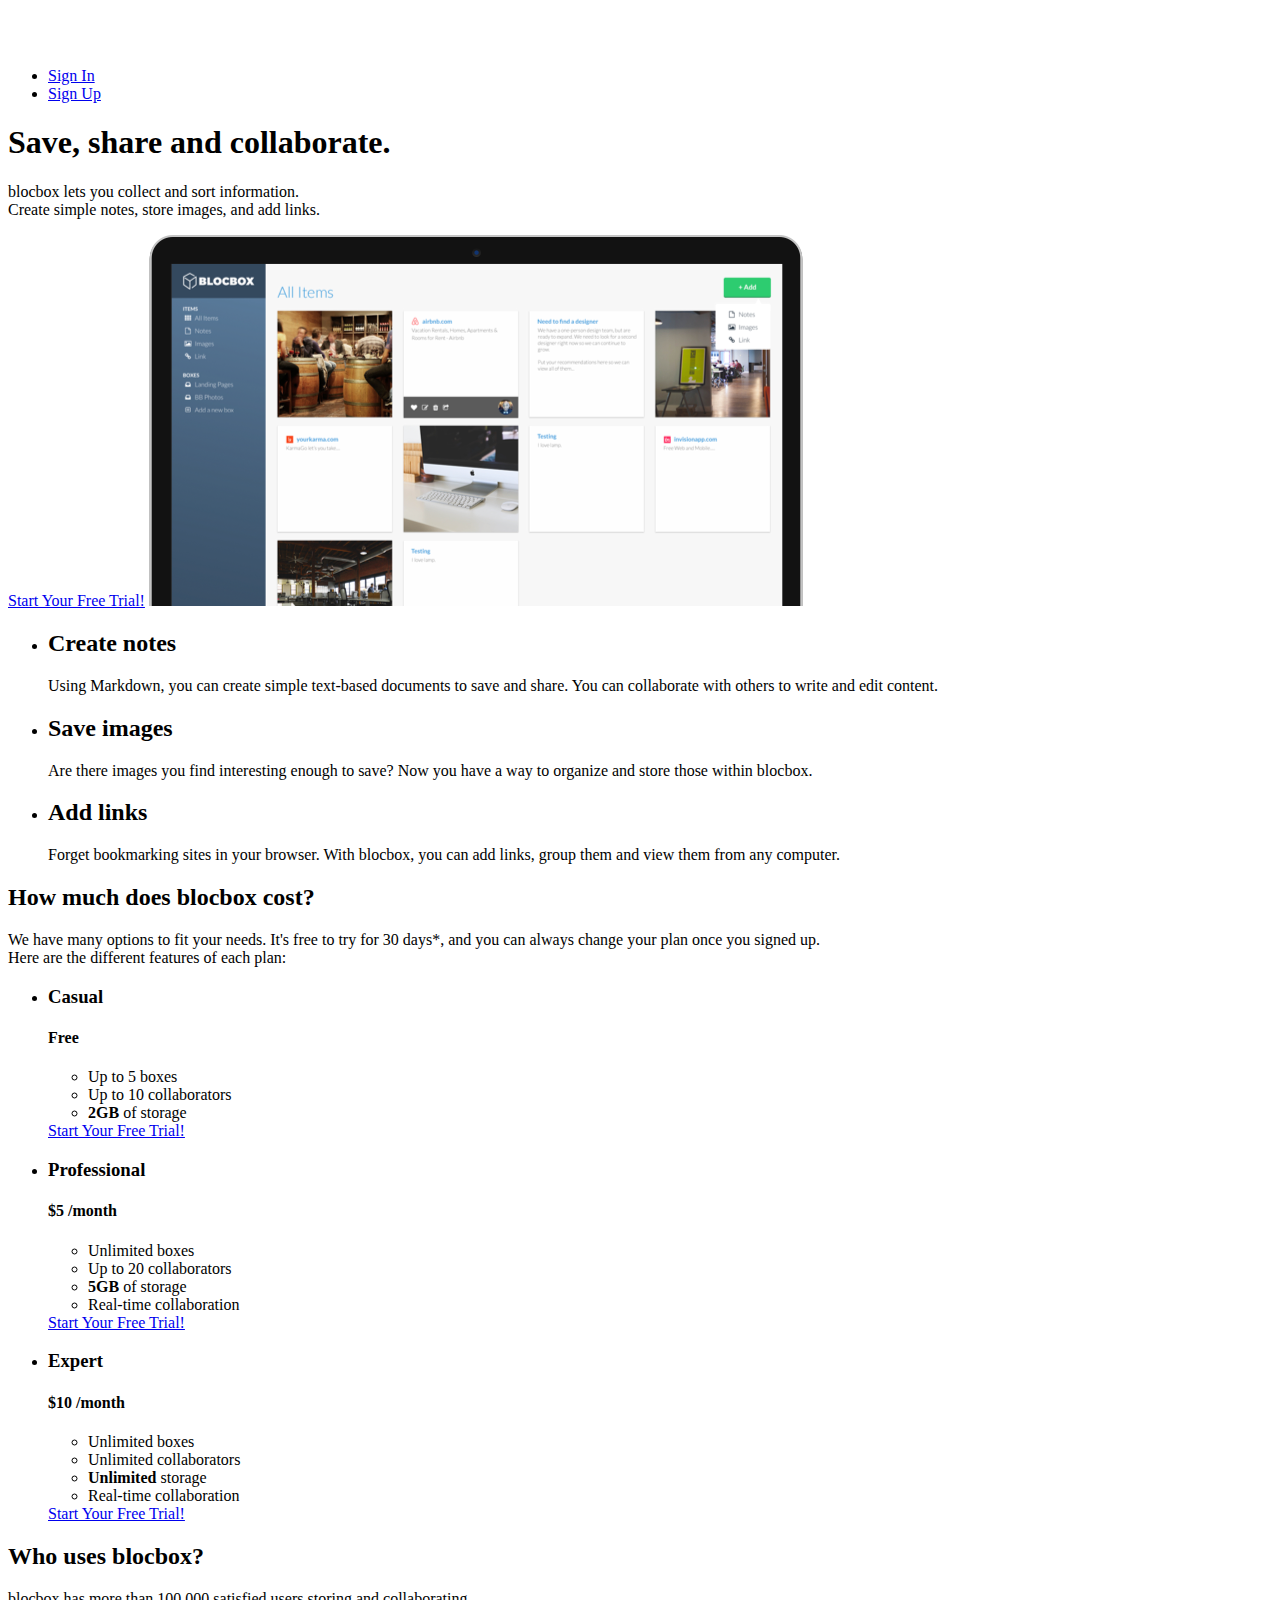
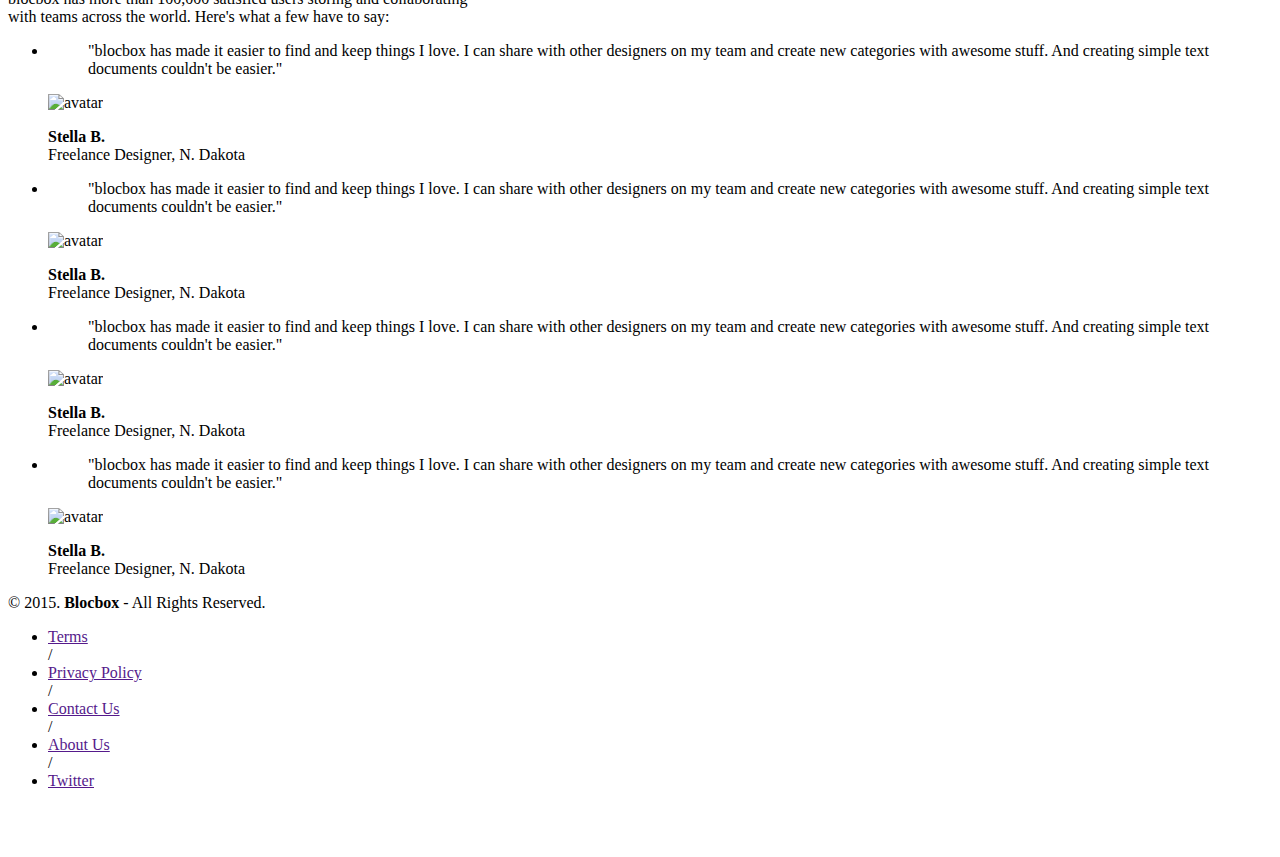
==== index.html @ 91aa4d4f "Checkpoint-28-completed" ====
<!DOCTYPE html>
 <html lang="en-us">
 <head>
   <meta http-equiv="X-UA-Compatible" content="IE=Edge">
   <meta name="viewport" content="width=device-width, initial-scale=1">
   <meta charset="UTF-8">
   <title>Save, share and collaborate | Blocbox</title>

   <!-- Google Fonts -->
  <link href='http://fonts.googleapis.com/css?family=Lato:300,400,700,300italic,400italic,700italic|Varela+Round' rel='stylesheet' type='text/css'>
</head>
<body>

<!-- Hero -->
 <header>
   <nav class="container">
     <div class="one-half">
       <a href="index.html" class="site-logo"><img src="images/Blockbox-logo.png" alt="Blocbox" /></a>
     </div>
     <div class="one-half">
       <ul>
         <li><a href="signin.html">Sign In</a></li>
         <li class="btn-outline"><a href="signup.html">Sign Up</a></li>
       </ul>
     </div>
   </nav>
   <div class="container hero">
     <h1>Save, share and collaborate.</h1>
     <p>blocbox lets you collect and sort information.<br/>Create simple notes, store images, and add links.</p>
     <a href="signup.html" class="btn">Start Your Free Trial!</a>
     <img src="images/Screenshot.png" alt="Blocbox" />
   </div>
 </header>
 <main role="main">
   <!-- Benefits -->
   <section class="benefits">
     <ul class="container">
       <li class="one-third">
         <h2>Create notes</h2>
         <p>Using Markdown, you can create simple text-based documents to save and share. You can collaborate with others to write and edit content.</p>
       </li>
       <li class="one-third">
         <h2>Save images</h2>
         <p>Are there images you find interesting enough to save? Now you have a way to organize and store those within blocbox.</p>
       </li>
       <li class="one-third">
         <h2>Add links</h2>
         <p>Forget bookmarking sites in your browser. With blocbox, you can add links, group them and view them from any computer.</p>
       </li>
     </ul>
   </section>

   <!-- Pricing -->
 <section class="pricing">
   <div class="container">
     <h2>How much does blocbox cost?</h2>
     <p>We have many options to fit your needs. It's free to try for 30 days*, and you can always change your plan once you signed up. <br/>Here are the different features of each plan:</p>
   </div>
   <ul class="container">
     <li class="one-third">
       <div class="box">
         <h3>Casual</h3>
         <h4>Free</h4>
         <ul>
           <li>Up to 5 boxes</li>
           <li>Up to 10 collaborators</li>
           <li><strong>2GB</strong> of storage</li>
         </ul>
         <a href="signup.html" class="btn">Start Your Free Trial!</a>
       </div>
     </li>

    <li class="one-third">
      <div class="box middle">
        <h3>Professional</h3>
        <h4><span>$</span>5 <span class="month">/month</span></h4>
        <ul>
          <li>Unlimited boxes</li>
          <li>Up to 20 collaborators</li>
          <li><strong>5GB</strong> of storage</li>
          <li>Real-time collaboration</li>
        </ul>
        <a href="signup.html" class="btn">Start Your Free Trial!</a>
      </div>
    </li>
    <li class="one-third">
      <div class="box">
        <h3>Expert</h3>
        <h4><span>$</span>10 <span class="month">/month</span></h4>
        <ul>
          <li>Unlimited boxes</li>
          <li>Unlimited collaborators</li>
          <li><strong>Unlimited</strong> storage</li>
          <li>Real-time collaboration</li>
        </ul>
        <a href="signup.html" class="btn">Start Your Free Trial!</a>
      </div>
    </li>
   </ul>
 </section>

  <!-- Testimonials -->
 <section class="testimonials">
   <div class="container">
     <h2>Who uses blocbox?</h2>
     <p>blocbox has more than 100,000 satisfied users storing and collaborating<br/> with teams across the world. Here's what a few have to say:</p>
   </div>
   <ul class="container">
     <li class="one-fourth">
       <blockquote>"blocbox has made it easier to find and keep things I love. I can share with other designers on my team and create new categories with awesome stuff. And creating simple text documents couldn't be easier."
       </blockquote>
       <img src="https://s3.amazonaws.com/uifaces/faces/twitter/jsa/128.jpg" alt="avatar">
       <p class="name"><strong>Stella B.</strong><br/>Freelance Designer, N. Dakota</p>
     </li>
      <li class="one-fourth">
    <blockquote>"blocbox has made it easier to find and keep things I love. I can share with other designers on my team and create new categories with awesome stuff. And creating simple text documents couldn't be easier."
    </blockquote>
    <img src="https://s3.amazonaws.com/uifaces/faces/twitter/jsa/128.jpg" alt="avatar">
    <p class="name"><strong>Stella B.</strong><br/>Freelance Designer, N. Dakota</p>
  </li>
  <li class="one-fourth">
    <blockquote>"blocbox has made it easier to find and keep things I love. I can share with other designers on my team and create new categories with awesome stuff. And creating simple text documents couldn't be easier."
    </blockquote>
    <img src="https://s3.amazonaws.com/uifaces/faces/twitter/jsa/128.jpg" alt="avatar">
    <p class="name"><strong>Stella B.</strong><br/>Freelance Designer, N. Dakota</p>
  </li>
  <li class="one-fourth">
    <blockquote>"blocbox has made it easier to find and keep things I love. I can share with other designers on my team and create new categories with awesome stuff. And creating simple text documents couldn't be easier."
    </blockquote>
    <img src="https://s3.amazonaws.com/uifaces/faces/twitter/jsa/128.jpg" alt="avatar">
    <p class="name"><strong>Stella B.</strong><br/>Freelance Designer, N. Dakota</p>
  </li>  
  </ul>
 </section>
 </main>

 <!-- Footer -->
 <footer>
   <div class="container footer-nav-block">
       <div class="left-footer-block one-third">
         <p class="copyright-block">&copy; 2015. <strong>Blocbox</strong> - All Rights Reserved.</p>
       </div>
       <nav class="link-block middle-footer-block one-third">
         <ul>
           <li><a href="">Terms</a></li> /
           <li><a href="">Privacy Policy</a></li> /
           <li><a href="">Contact Us</a></li> /
           <li><a href="">About Us</a></li> /
           <li><a href="">Twitter</a></li>
         </ul>
       </nav>
       <div class="right-footer-block one-third">
         <img class="logo" src="images/Blockbox-logo.png" alt="Blocbox" />
       </div>
   </div>
 </footer>
</body>
</html>
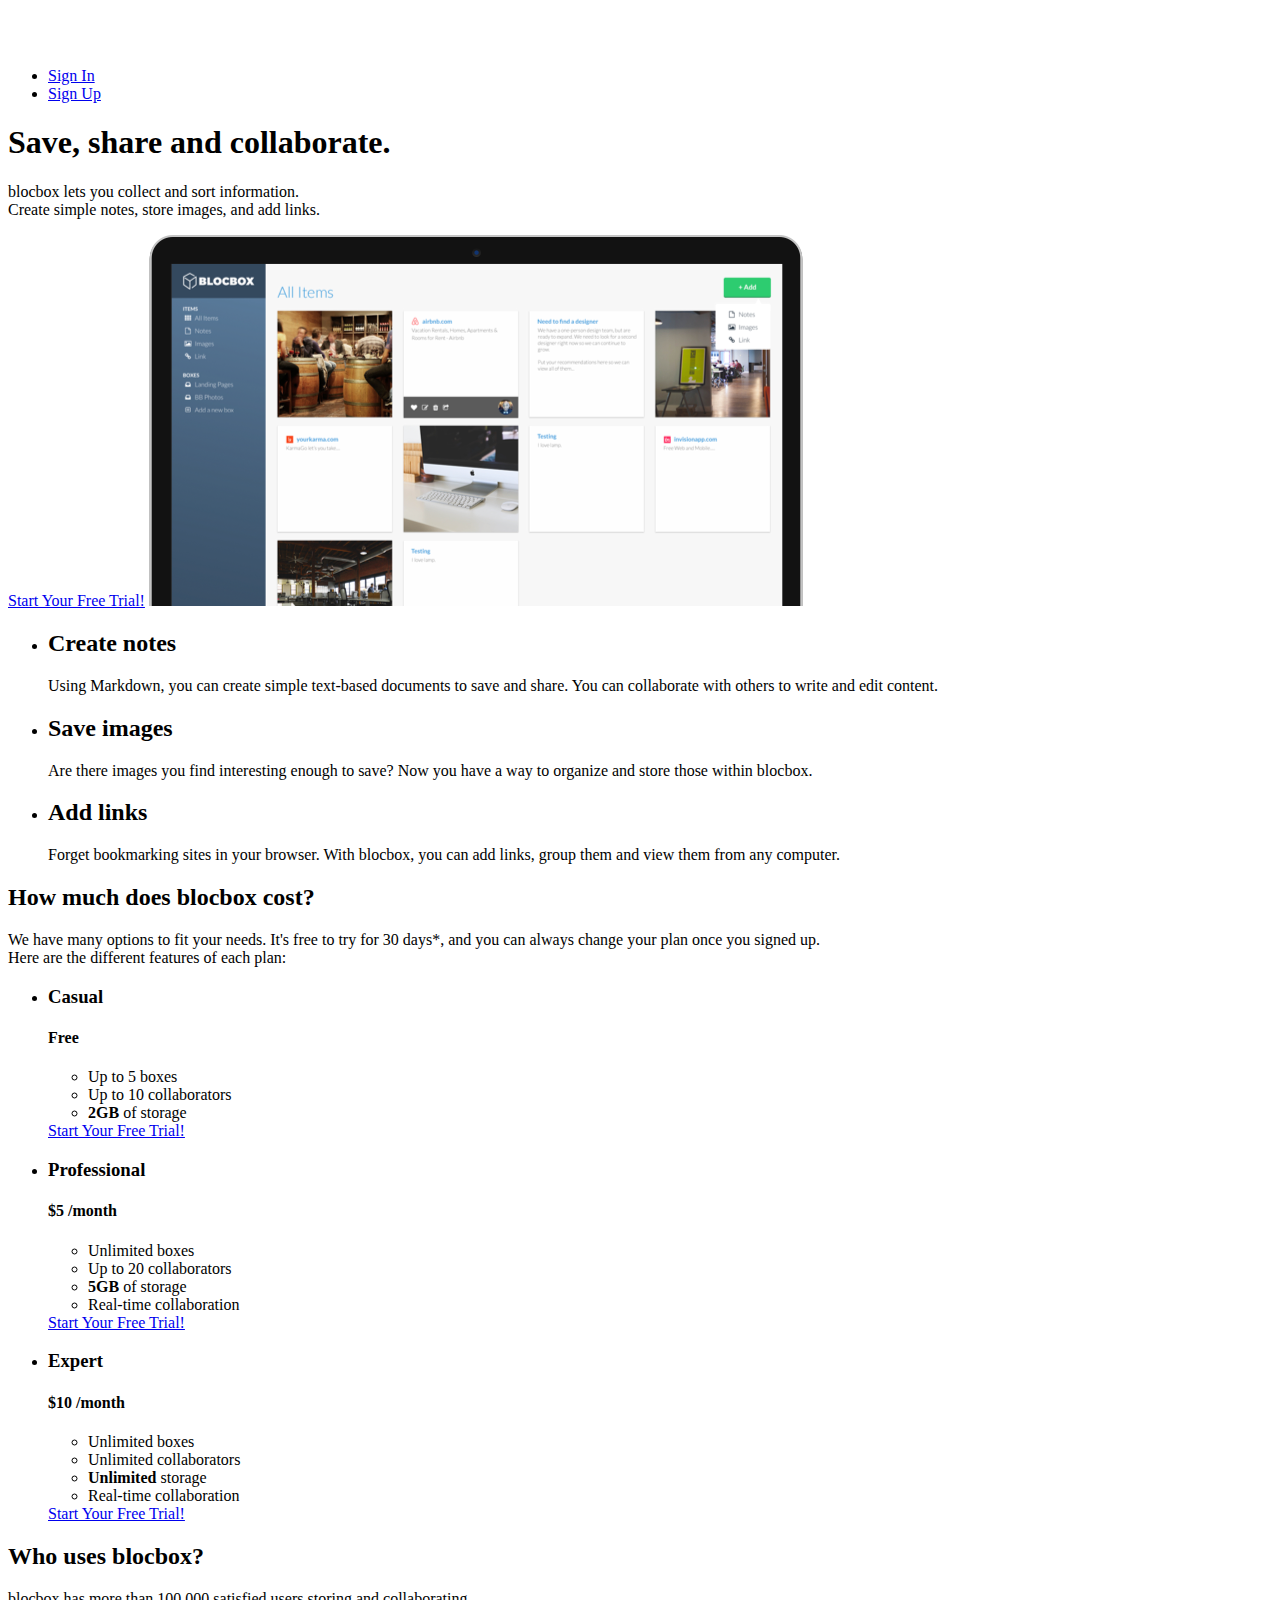
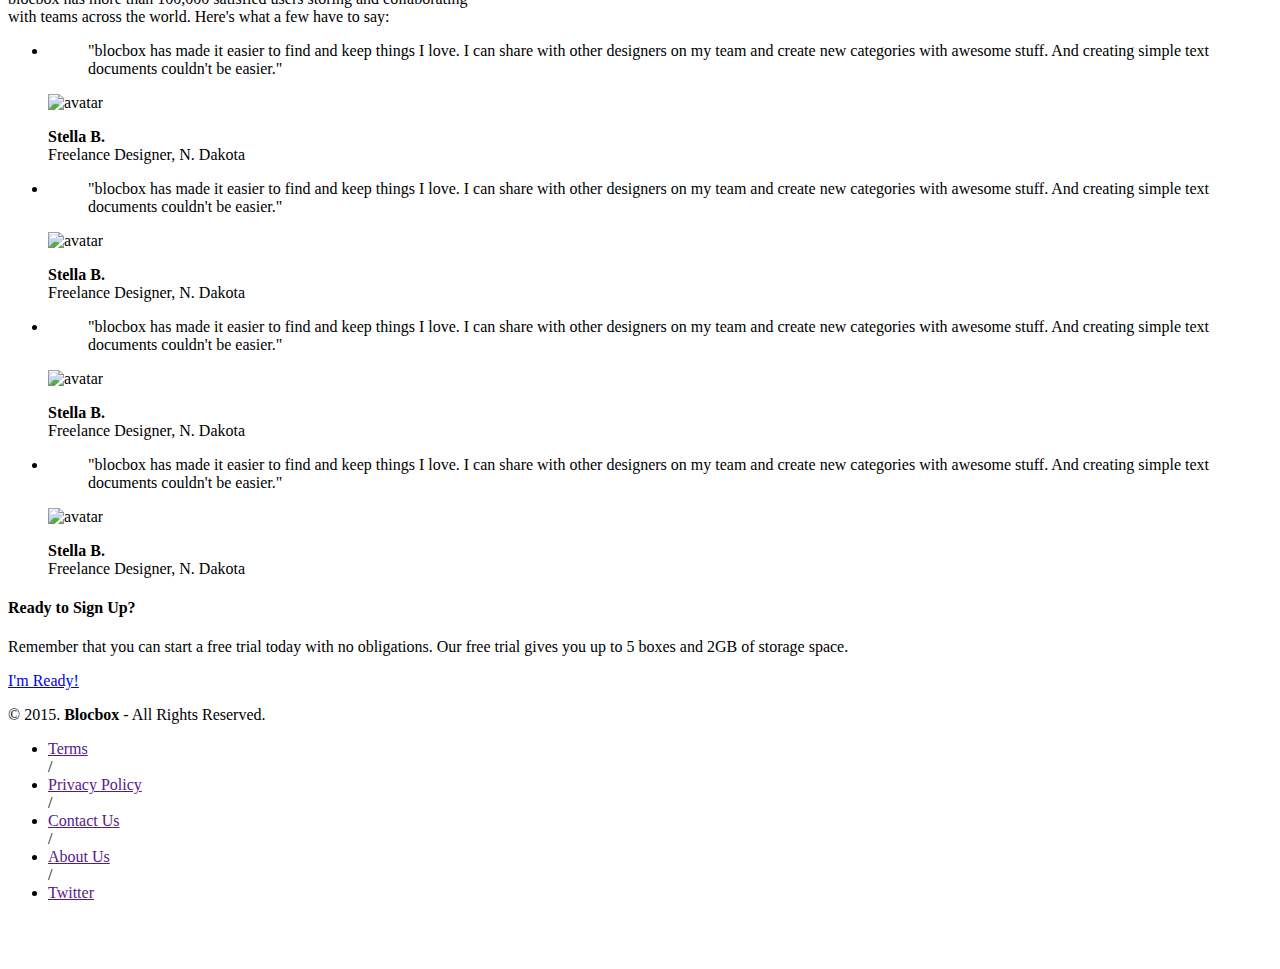
==== commit 9e119116: "Assignment-28-completed" ====
--- a/index.html
+++ b/index.html
@@ -131,6 +131,11 @@
     <p class="name"><strong>Stella B.</strong><br/>Freelance Designer, N. Dakota</p>
   </li>  
   </ul>
+  <div class="call-to-action">
+  <h4>Ready to Sign Up?</h4>
+  <p>Remember that you can start a free trial today with no obligations. Our free trial gives you up to 5 boxes and 2GB of storage space.</p>
+  <a href="signup.html" class="btn">I'm Ready!</a>
+  </div>
  </section>
  </main>
 
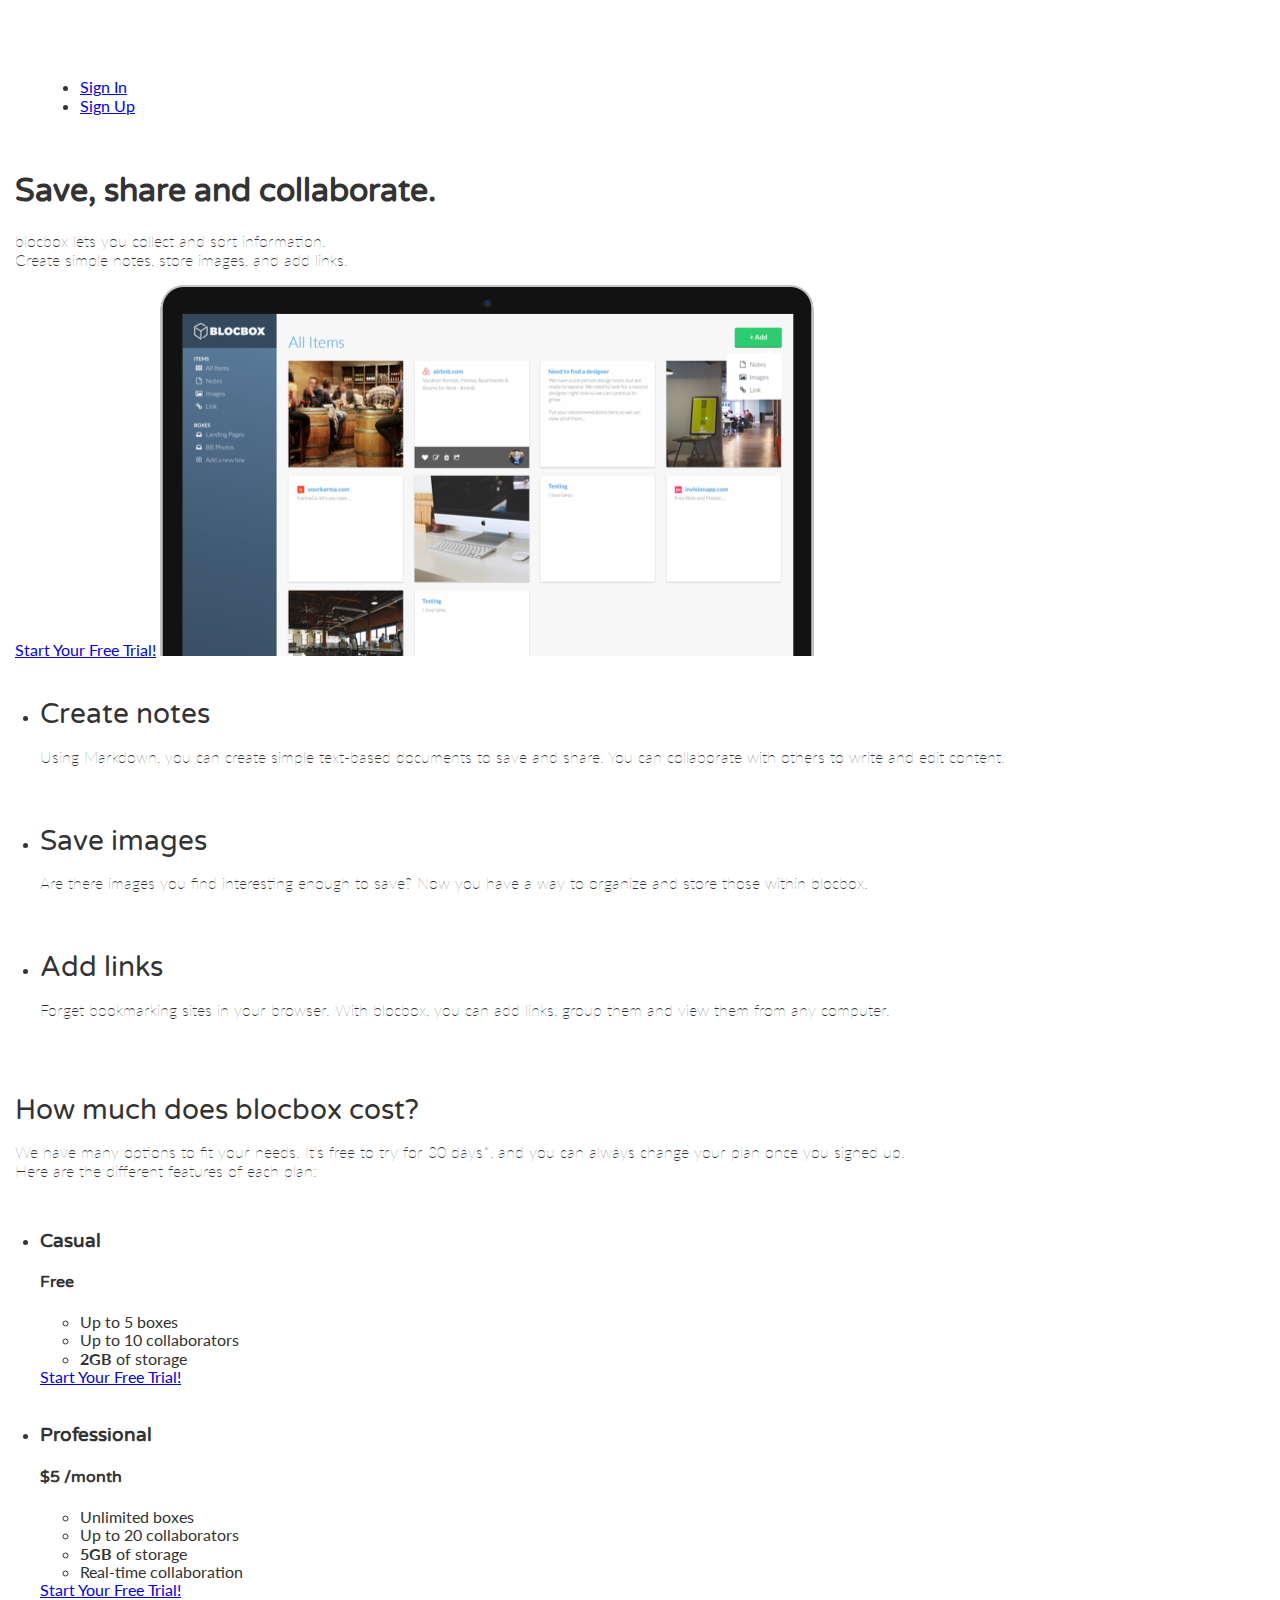
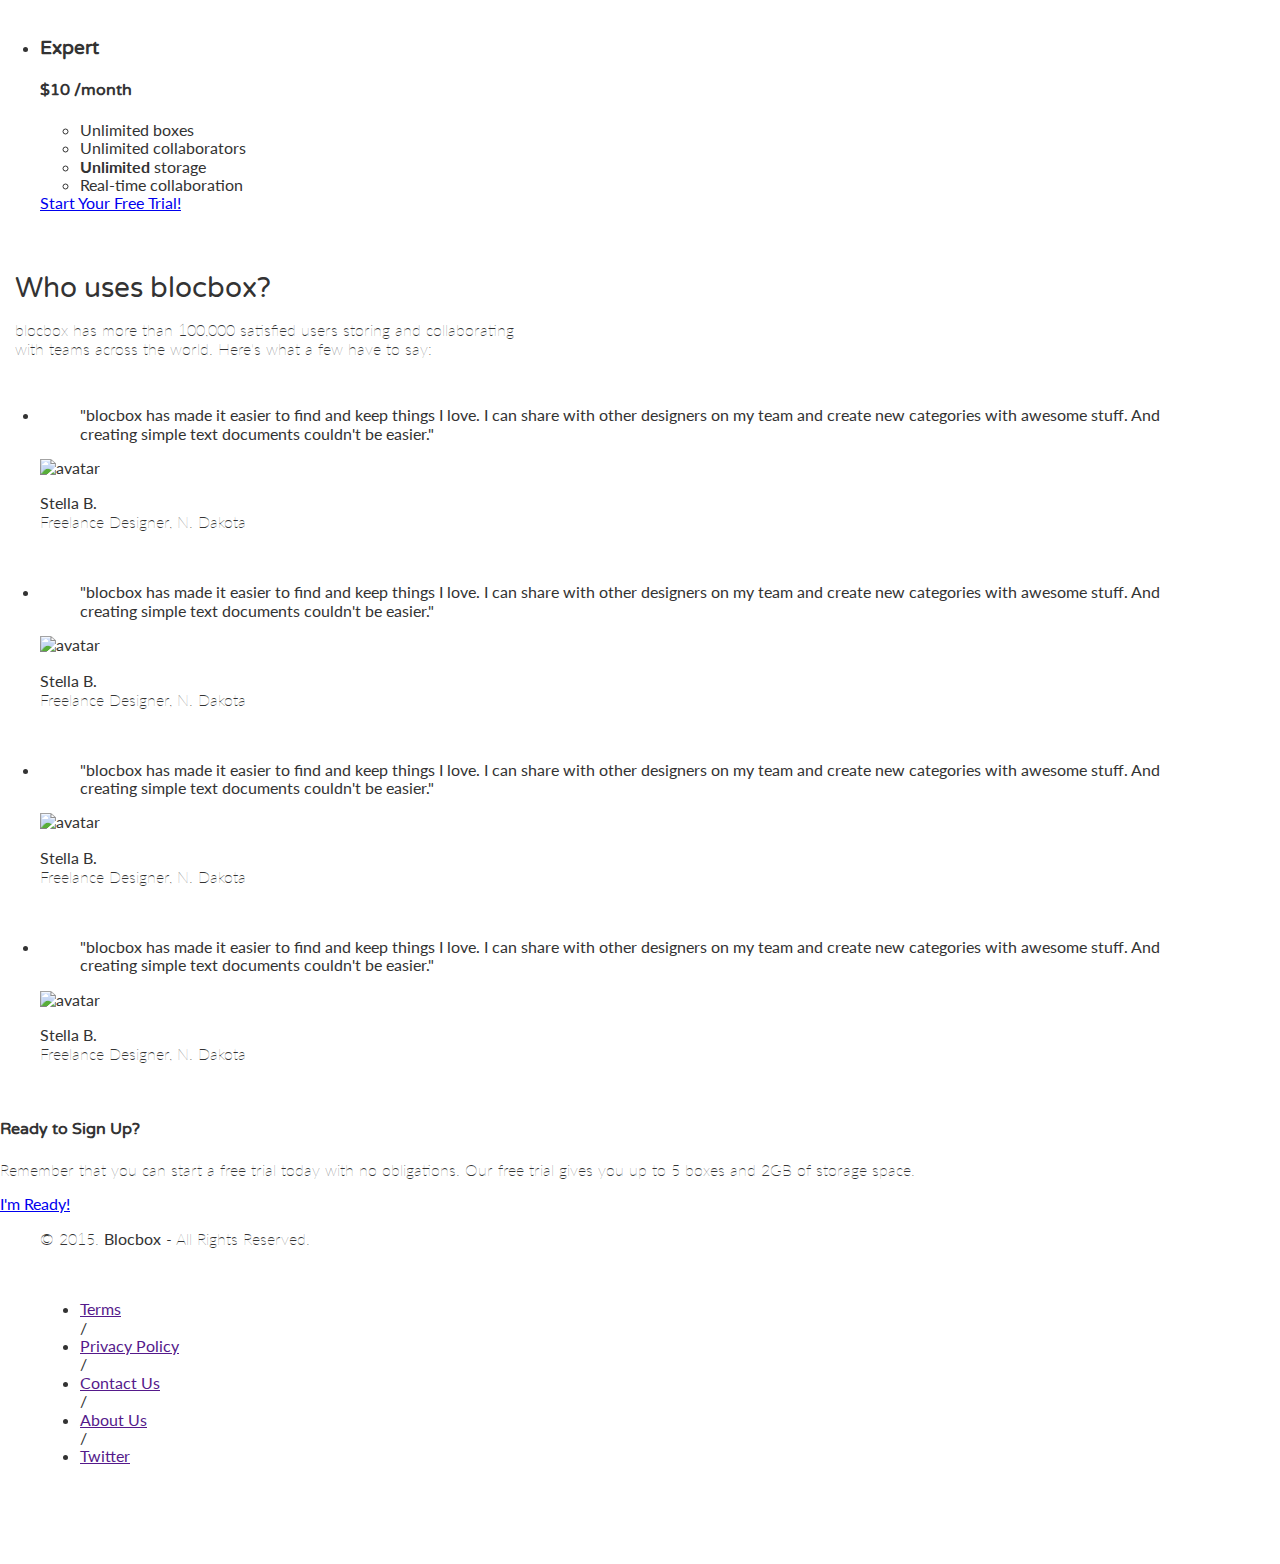
==== commit eb999919: "Checkpoint-29-completed" ====
--- a/index.html
+++ b/index.html
@@ -8,6 +8,11 @@
 
    <!-- Google Fonts -->
   <link href='http://fonts.googleapis.com/css?family=Lato:300,400,700,300italic,400italic,700italic|Varela+Round' rel='stylesheet' type='text/css'>
+
+  <!-- CSS -->
+ <link rel="stylesheet" href="css/normalize.css">
+ <link rel="stylesheet" href="css/style.css">
+ <link rel="stylesheet" href="css/font-awesome.css">
 </head>
 <body>
 
--- a/css/style.css
+++ b/css/style.css
@@ -0,0 +1,44 @@
+ html, body{
+   overflow-x: hidden;
+ }
+ body {
+   font-family: "Lato", Helvetica, Arial, sans-serif;
+   color:#333333;
+ }
+ h1, h2, h3, h4, h5, h6 {
+   font-family: "Varela Round", Helvetica, Arial, sans-serif;
+ }
+ h2 {
+   font-size:28px;
+   font-weight: normal;
+   margin-bottom: 5px;
+ }
+ p {
+   font-size:16px;
+   line-height: 19px;
+   font-weight: 100;
+ }
+
+ /* GRID */
+ .container {
+   margin-right: auto;
+   margin-left: auto;
+   padding-left: 15px;
+   padding-right: 15px;
+   position: relative;
+ }
+ .container:before,
+ .container:after {
+   content: " ";
+   display: table;
+ }
+ .container:after {
+   clear: both;
+ }
+ .one-half, .one-third, .one-fourth {
+   width:96%;
+   float:left;
+   position:relative;
+   min-height: 1px;
+   margin:0 2% 20px;
+ }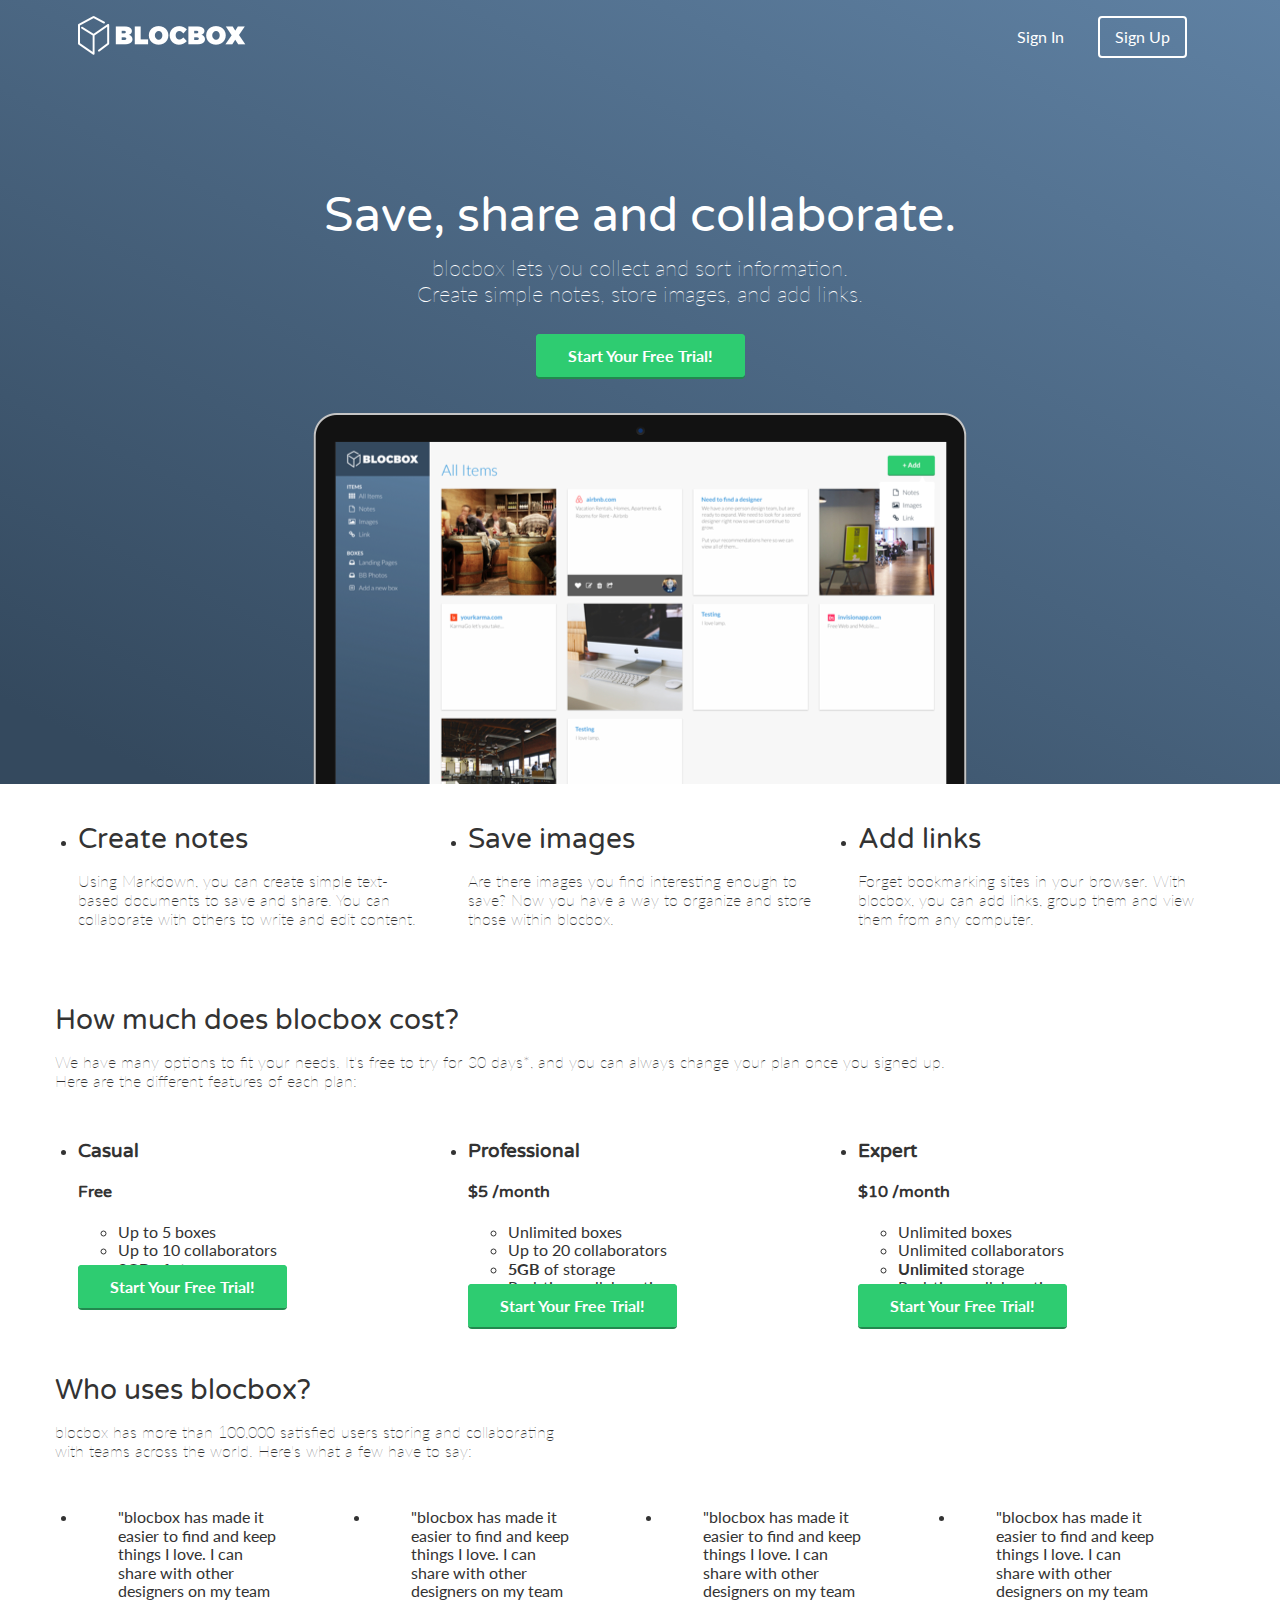
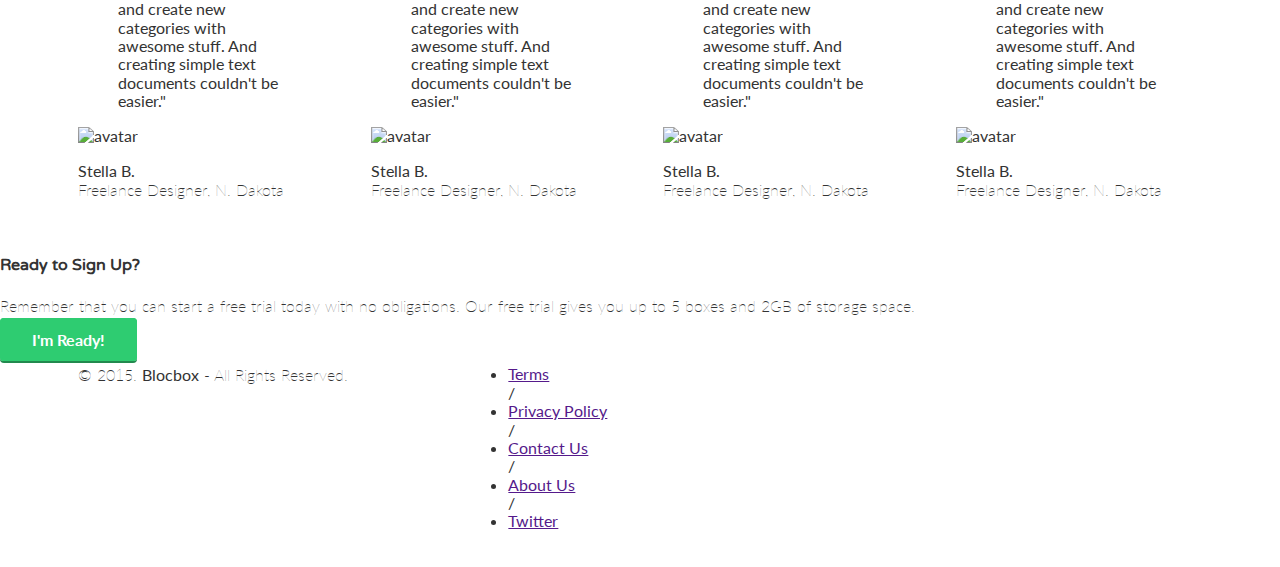
==== commit 3ee62801: "Assignement-30-completed" ====
--- a/index.html
+++ b/index.html
@@ -13,6 +13,7 @@
  <link rel="stylesheet" href="css/normalize.css">
  <link rel="stylesheet" href="css/style.css">
  <link rel="stylesheet" href="css/font-awesome.css">
+  <link rel="stylesheet" href="css/animate.css">
 </head>
 <body>
 
@@ -30,13 +31,14 @@
      </div>
    </nav>
    <div class="container hero">
-     <h1>Save, share and collaborate.</h1>
+     <h1 class="animated fadeIn">Save, share and collaborate.</h1>
      <p>blocbox lets you collect and sort information.<br/>Create simple notes, store images, and add links.</p>
      <a href="signup.html" class="btn">Start Your Free Trial!</a>
      <img src="images/Screenshot.png" alt="Blocbox" />
    </div>
  </header>
  <main role="main">
+ 
    <!-- Benefits -->
    <section class="benefits">
      <ul class="container">
--- a/css/style.css
+++ b/css/style.css
@@ -41,4 +41,114 @@
    position:relative;
    min-height: 1px;
    margin:0 2% 20px;
- }+ }
+@media (min-width: 768px) {
+   .container {
+     width: 750px;
+   }
+ }
+ @media (min-width: 992px) {
+   .container {
+     width: 970px;
+   }
+   .one-half {
+     width:46%;
+   }
+   .one-third {
+     width:29.33333%;
+   }
+   .one-fourth {
+     width:21%;
+   }
+ }
+ @media (min-width: 1200px) {
+   .container {
+     width: 1170px;
+   }
+ }
+ @media (min-width: 1920px) {
+   .container {
+     width: 1880px;
+   }
+   header .hero h1 {
+   font-size:75px;
+   margin:120px 0 0;
+   }
+   header .hero p {
+   font-size: 35px;
+   line-height: 40px;
+   font-weight: 200;
+   margin:20px 0 80px;
+   }
+}
+
+ /* HEADER */
+ header {
+   color:#FFFFFF;
+   background: #34495E;
+   background-image: linear-gradient(206deg, #5F81A3 0%, #34495E 94%);
+ }
+ header nav {
+   padding:1em 0;
+ }
+ header nav ul {
+   display:inline;
+   text-align: right;
+   float:right;
+   margin:0;
+ }
+ header nav ul > li {
+   list-style-type: none;
+   display: inline-block;
+   margin:0 15px;
+ }
+ header nav ul > li.btn-outline {
+   padding:10px 15px;
+   border:2px solid #FFFFFF;
+   border-radius: 4px;
+ }
+ header nav ul > li.btn-outline:hover {
+   background:#FFFFFF;
+ }
+ header nav ul > li > a {
+   color:#FFFFFF;
+   text-decoration: none;
+ }
+ header nav ul > li.btn-outline:hover > a {
+   color:#34495E;
+ }
+header .hero {
+   text-align: center;
+   display:block;
+   position: relative;
+ }
+ header .hero h1 {
+   font-size:48px;
+   font-weight: normal;
+   margin:95px 0 0;
+ }
+ header .hero p {
+   font-size: 22px;
+   line-height: 26px;
+   font-weight: 100;
+   margin:10px 0 40px;
+ }
+ header .hero img {
+   display: block;
+   margin:3em auto 0;
+ }
+
+ /* BUTTONS */
+ .btn {
+   border-radius: 4px;
+   color:#FFFFFF;
+   font-weight: 700;
+   text-decoration: none;
+   padding:10px 30px;
+   background: #2ECC71;
+   border: 2px solid #2ECC71;
+   box-shadow: 0px 2px 0px 0px #22894E;
+ }
+
+
+ 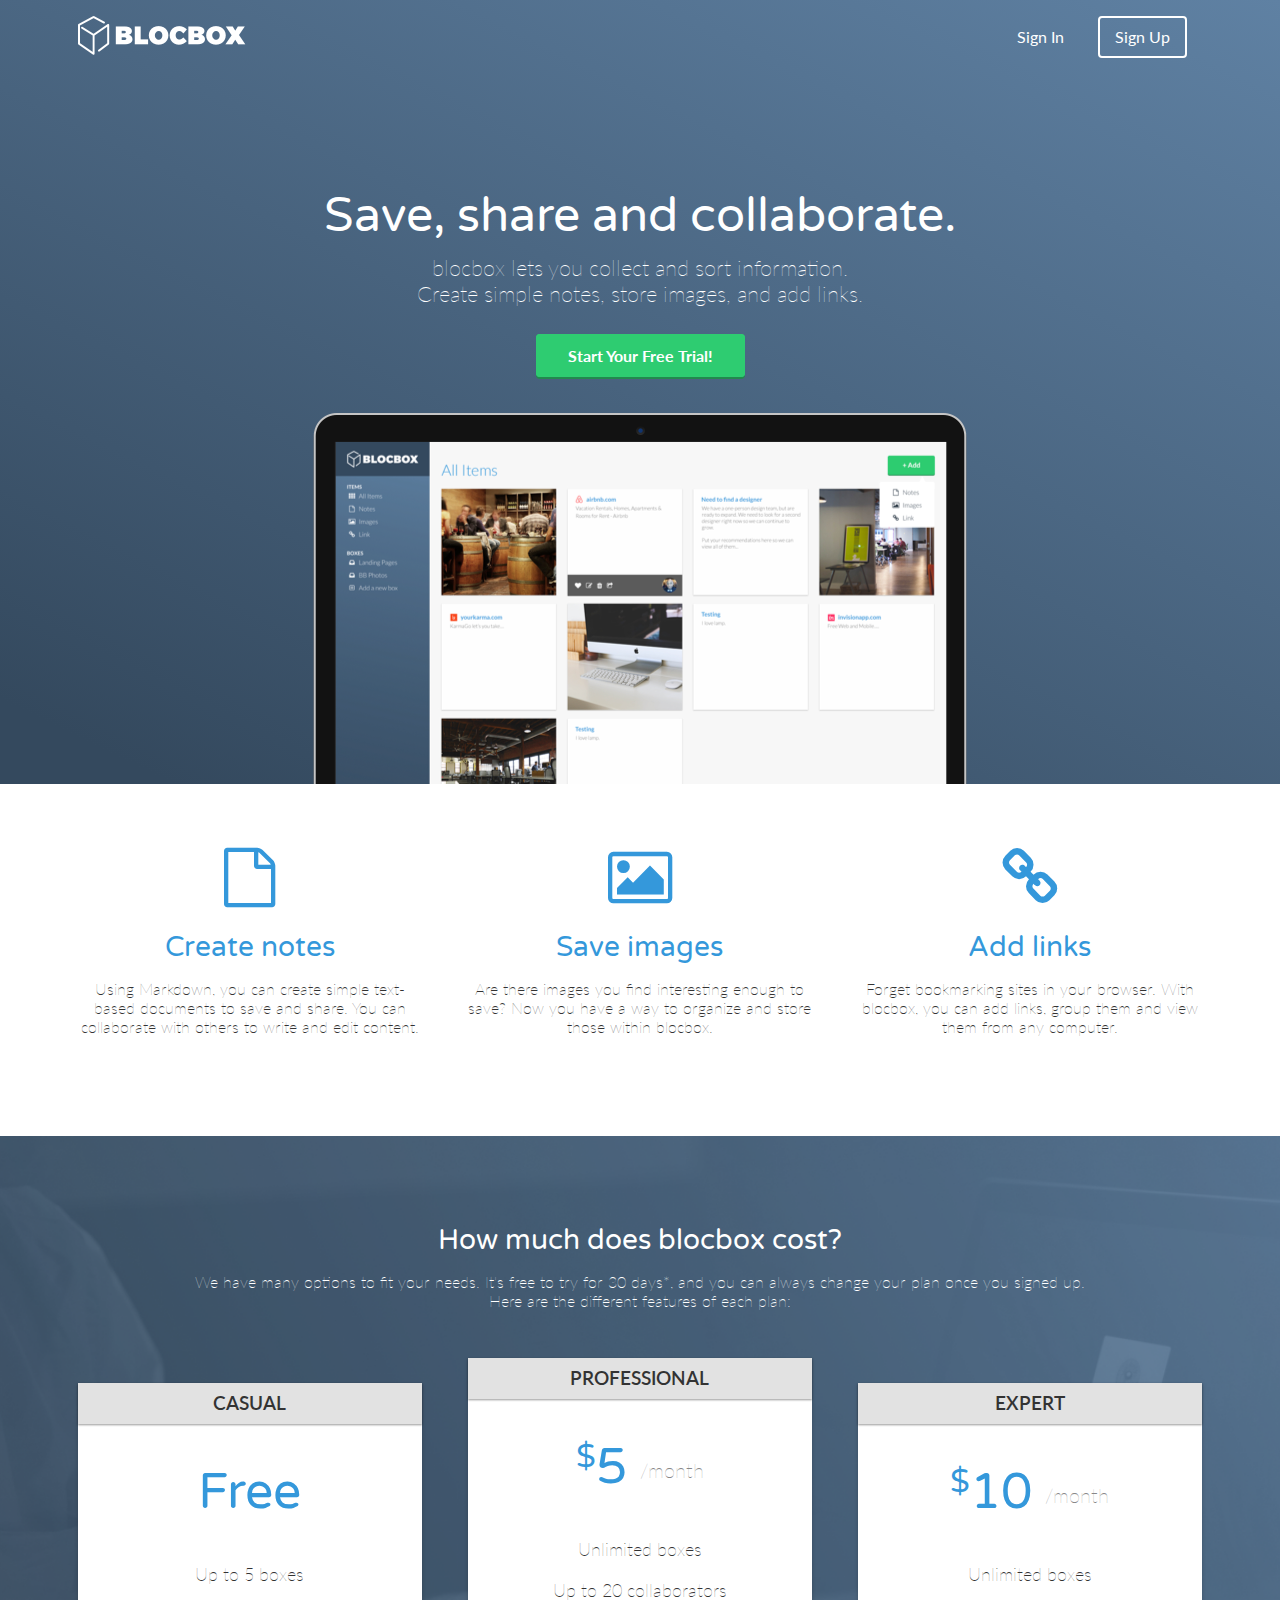
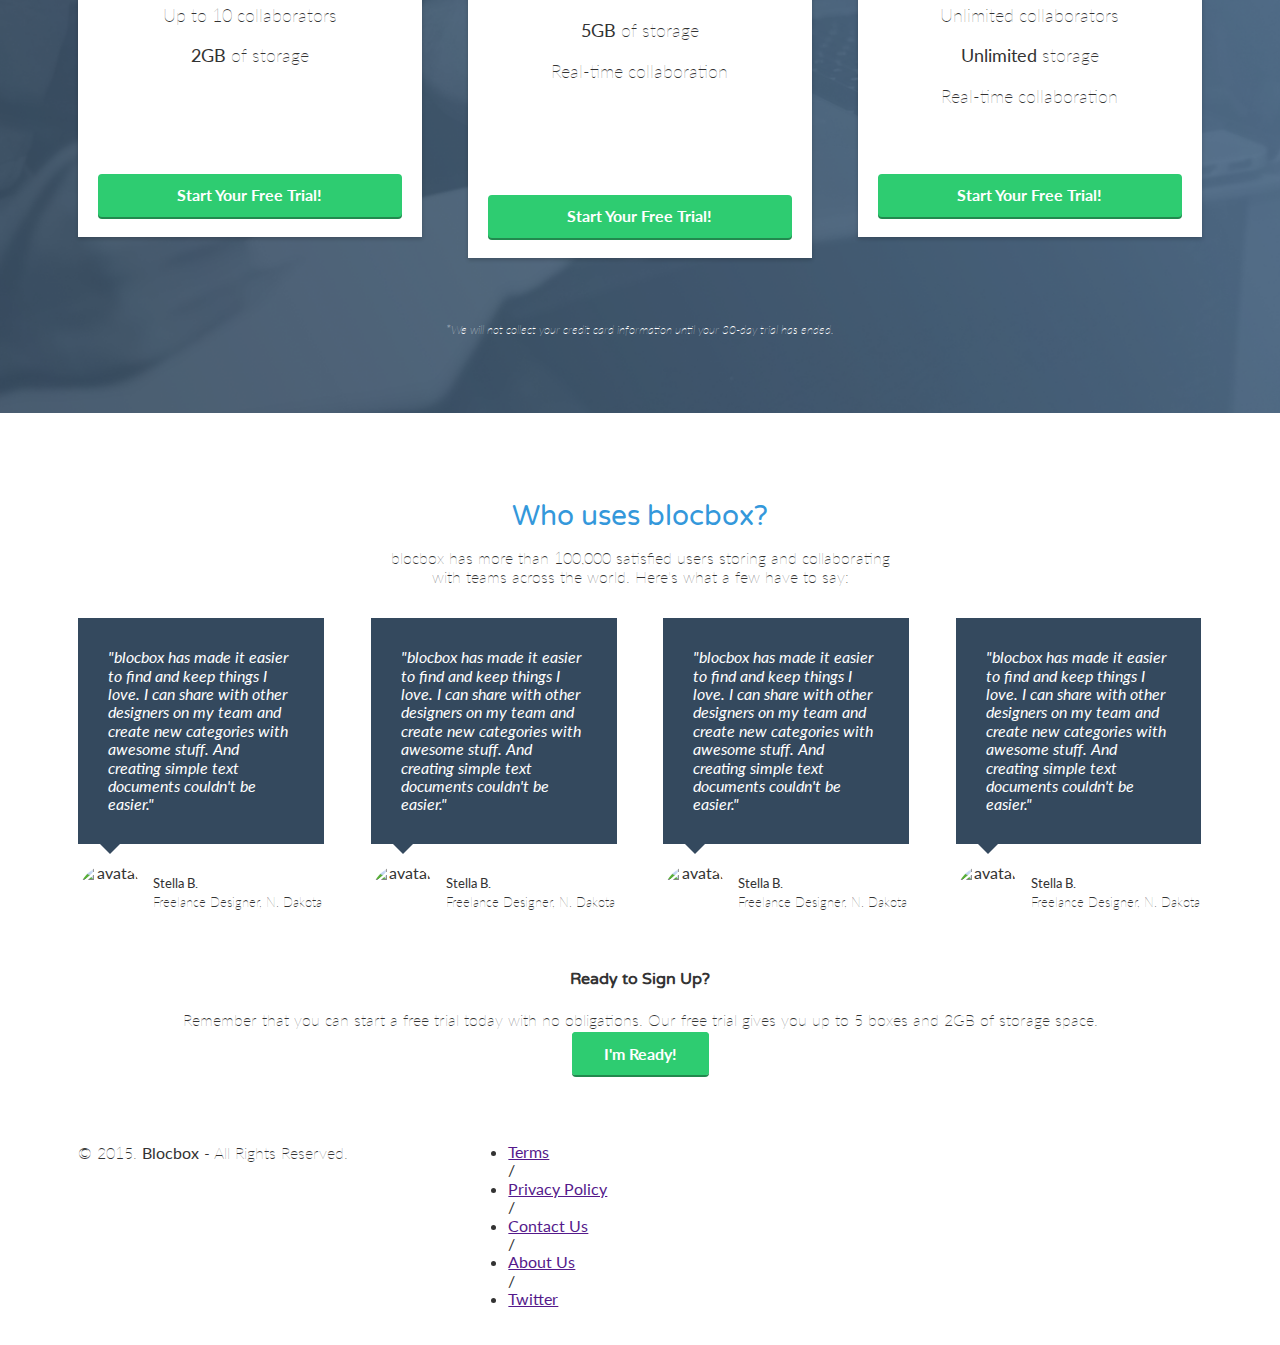
==== commit 55be1689: "Checkpoint-31-completed" ====
--- a/index.html
+++ b/index.html
@@ -43,14 +43,17 @@
    <section class="benefits">
      <ul class="container">
        <li class="one-third">
+       <i class="fa fa-file-o"></i>
          <h2>Create notes</h2>
          <p>Using Markdown, you can create simple text-based documents to save and share. You can collaborate with others to write and edit content.</p>
        </li>
        <li class="one-third">
+       <i class="fa fa-picture-o"></i>
          <h2>Save images</h2>
          <p>Are there images you find interesting enough to save? Now you have a way to organize and store those within blocbox.</p>
        </li>
        <li class="one-third">
+       <i class="fa fa-link"></i>
          <h2>Add links</h2>
          <p>Forget bookmarking sites in your browser. With blocbox, you can add links, group them and view them from any computer.</p>
        </li>
@@ -104,7 +107,13 @@
       </div>
     </li>
    </ul>
+
+    <div class="container">
+   <p class="small">*We will not collect your credit card information until your 30-day trial has ended.</p>
+ </div>
+
  </section>
+
 
   <!-- Testimonials -->
  <section class="testimonials">
@@ -139,7 +148,7 @@
   </li>  
   </ul>
   <div class="call-to-action">
-  <h4>Ready to Sign Up?</h4>
+ <h4>Ready to Sign Up?</h4>
   <p>Remember that you can start a free trial today with no obligations. Our free trial gives you up to 5 boxes and 2GB of storage space.</p>
   <a href="signup.html" class="btn">I'm Ready!</a>
   </div>
--- a/css/style.css
+++ b/css/style.css
@@ -150,5 +150,160 @@
    box-shadow: 0px 2px 0px 0px #22894E;
  }
 
+/* BENEFITS */
+ .benefits {
+   text-align: center;
+   display:block;
+   position:relative;
+ }
+ .benefits ul {
+   margin: 0 auto;
+   padding:4em 0;
+ }
+ .benefits ul li {
+   list-style-type: none;
+   display: inline-block;
+ }
+ .benefits i {
+   color:#3498DB;
+   font-size:60px;
+   margin:0;
+   vertical-align: middle;
+ }
+ .benefits h2 {
+   color:#3498DB;
+ }
+
+ /* PRICING */
+ .pricing {
+   background: #34495E url("../images/background.png") top center no-repeat;
+   background: url("../images/background.png") top center no-repeat, linear-gradient(206deg, #5F81A3 0%, #34495E 94%);
+   background-size:cover;
+   text-align: center;
+   padding:4em 0;
+ }
+ .pricing h2, .pricing p {
+   color:#FFFFFF;
+ }
+ .pricing ul {
+   margin:0 auto;
+   padding:2em 0;
+ }
+ .pricing ul li {
+   list-style-type: none;
+ }
+
+ .box {
+   padding:0 15px 15px;
+   background: #FFFFFF;
+   box-shadow: 0px 2px 4px 0px rgba(0,0,0,0.20);
+   min-height: 439px;
+   position: relative;
+   margin-top: 25px;
+ }
+ .box.middle {
+   min-height: 485px;
+   margin-top:0px;
+ }
+ .box h3 {
+   font-family: "Lato", Helvetica, Arial, sans-serif;
+   font-weight: 600;
+   text-transform: uppercase;
+   background: #E2E2E2;
+   box-shadow: 0px 1px 2px 0px rgba(0,0,0,0.40);
+   left:0;
+   right:0;
+   top:0;
+   text-align: center;
+   margin:0 -15px 40px;
+   padding:10px 0;
+ }
+
+ .box h4 {
+   font-size:50px;
+   font-weight: normal;
+   margin:40px 0 10px;
+   color:#3498DB;
+ }
+ .box h4 span {
+   font-size:32px;
+   vertical-align: top;
+ }
+ .box h4 span.month {
+   font-family: "Lato", Helvetica, Arial, sans-serif;
+   font-weight: 100;
+   color:#888888;
+   font-size:20px;
+   vertical-align: middle;
+ }
+ .box ul li {
+   font-size:18px;
+   margin-bottom:20px;
+   font-weight: 100;
+ }
+
+.box .btn {
+   position:absolute;
+   bottom:20px;
+   left:20px;
+   right:20px;
+ }
+ .small {
+   font-size: 12px;
+   color: #FEFEFE;
+   line-height: 15px;
+   font-style:italic;
+ }
+
+ /* TESTIMONIALS */
+ .testimonials {
+   padding:4em 0;
+   text-align: center;
+ }
+ .testimonials h2 {
+   color:#3498DB;
+ }
+ .testimonials ul li {
+   list-style-type: none;
+ }
+ .testimonials blockquote {
+   color:#FFFFFF;
+   text-align: left;
+   font-style: italic;
+   background:#34495E;
+   position: relative;
+   padding:30px;
+   width:auto;
+   margin:0;
+ }
+ .testimonials blockquote:after {
+   top: 100%;
+   left: 13%;
+   border: solid transparent;
+   content: " ";
+   height: 0;
+   width: 0;
+   position: absolute;
+   pointer-events: none;
+   border-top-color: #34495E;
+   border-width: 10px;
+   margin-left: -10px;
+ }
+
+ .testimonials img {
+   height: 65px;
+   width: 65px;
+   border-radius:50%;
+   float: left;
+   display: inline-block;
+   margin:20px 10px 0 0;
+ }
+ .testimonials p.name {
+   float: left;
+   display: inline-block;
+   text-align: left;
+   font-size:13px;
+   margin-top: 30px;
+ }
 
  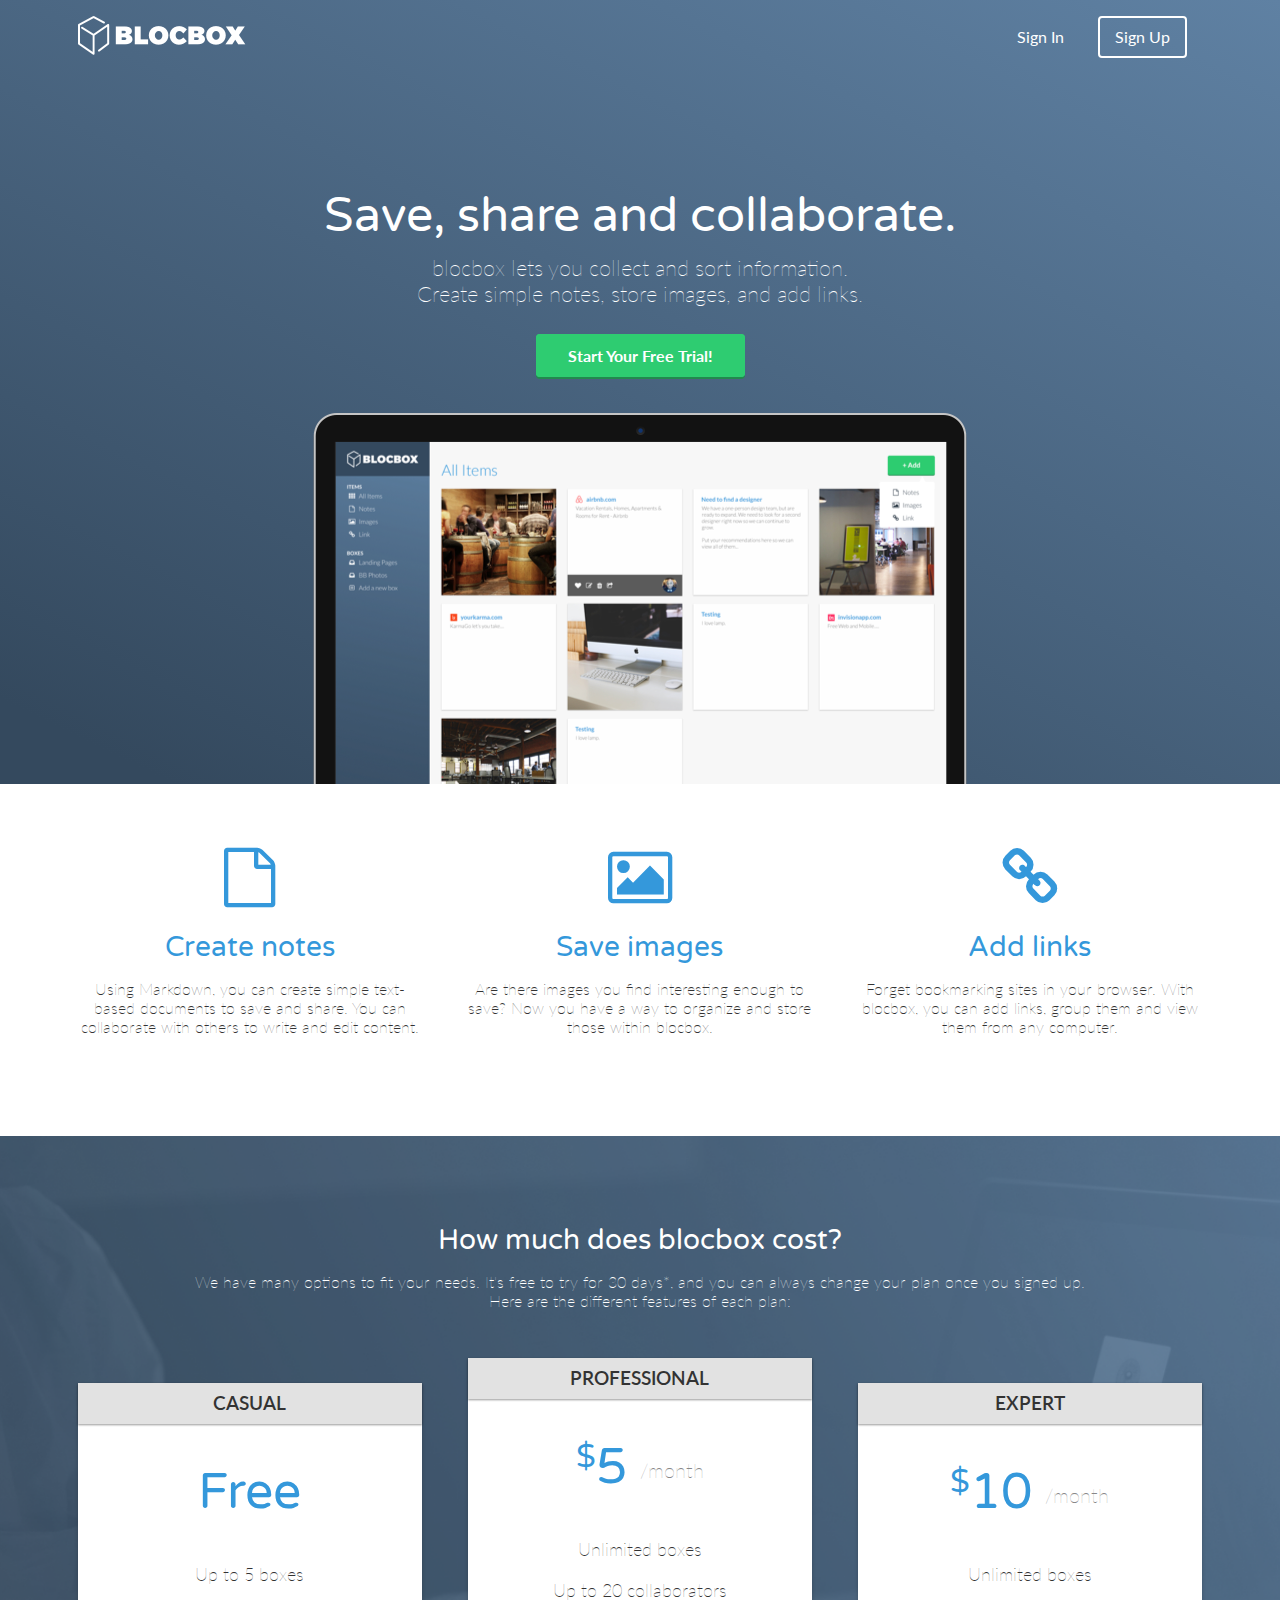
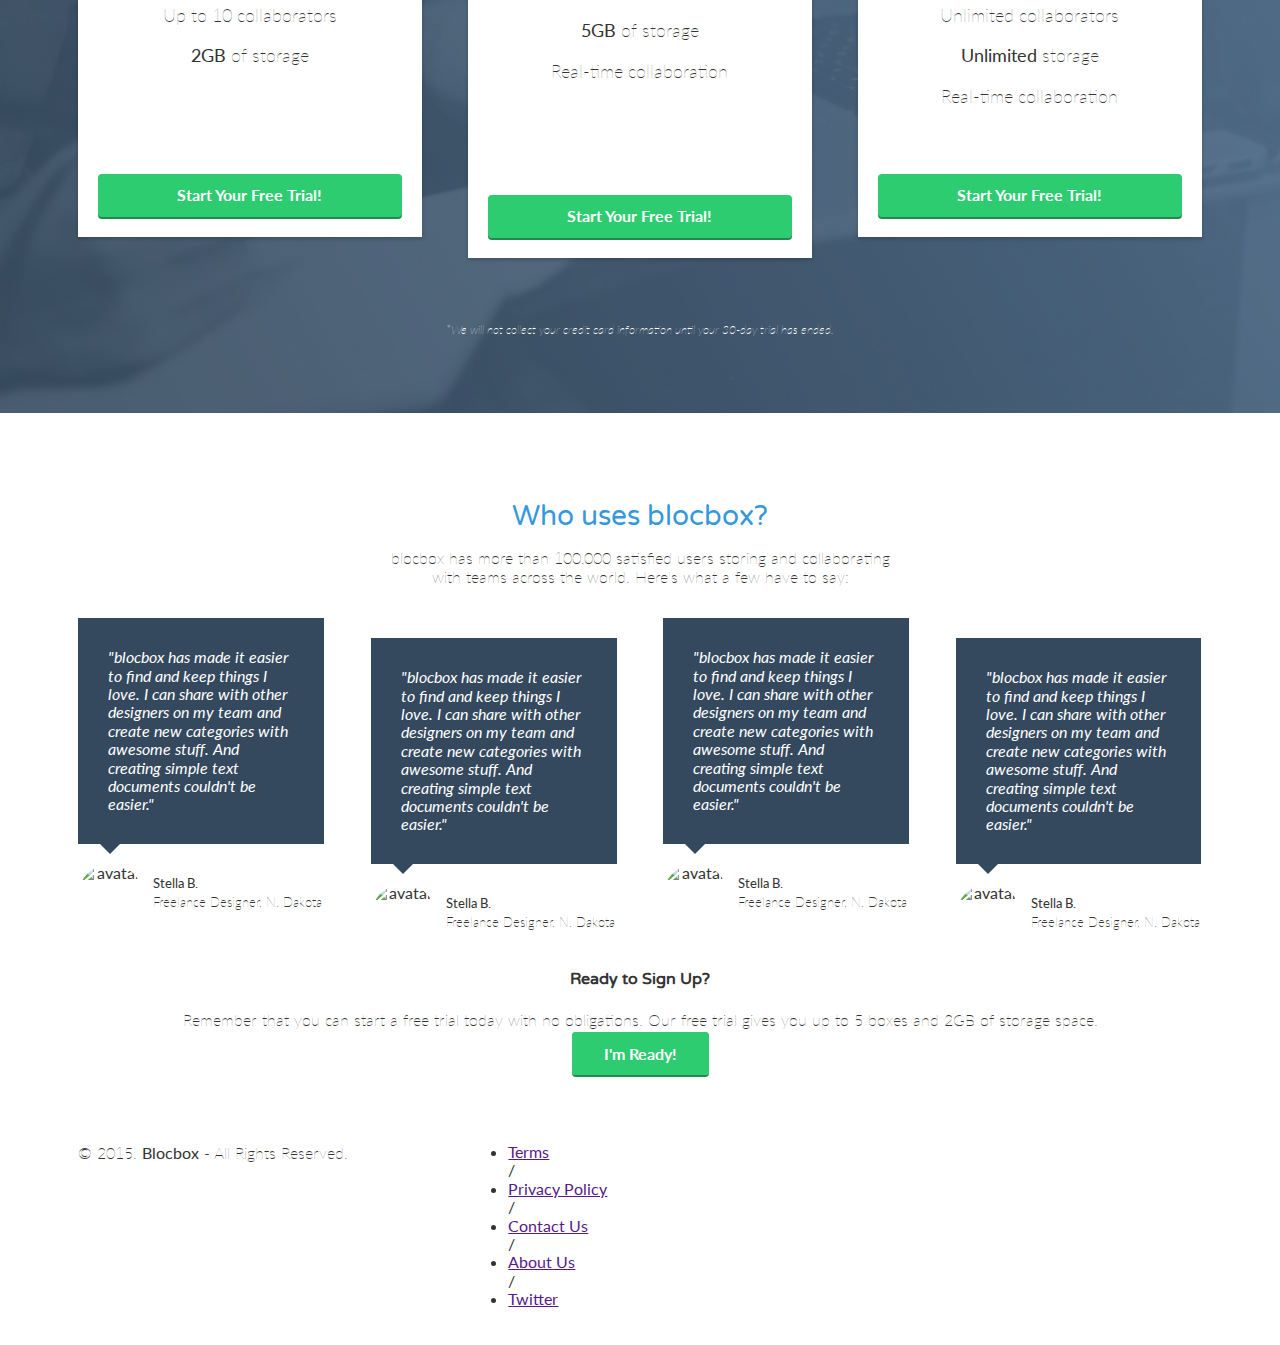
==== commit 976cd283: "Assignment-31-completed" ====
--- a/index.html
+++ b/index.html
@@ -128,7 +128,7 @@
        <img src="https://s3.amazonaws.com/uifaces/faces/twitter/jsa/128.jpg" alt="avatar">
        <p class="name"><strong>Stella B.</strong><br/>Freelance Designer, N. Dakota</p>
      </li>
-      <li class="one-fourth">
+      <li class="one-fourth down">
     <blockquote>"blocbox has made it easier to find and keep things I love. I can share with other designers on my team and create new categories with awesome stuff. And creating simple text documents couldn't be easier."
     </blockquote>
     <img src="https://s3.amazonaws.com/uifaces/faces/twitter/jsa/128.jpg" alt="avatar">
@@ -140,7 +140,7 @@
     <img src="https://s3.amazonaws.com/uifaces/faces/twitter/jsa/128.jpg" alt="avatar">
     <p class="name"><strong>Stella B.</strong><br/>Freelance Designer, N. Dakota</p>
   </li>
-  <li class="one-fourth">
+  <li class="one-fourth down">
     <blockquote>"blocbox has made it easier to find and keep things I love. I can share with other designers on my team and create new categories with awesome stuff. And creating simple text documents couldn't be easier."
     </blockquote>
     <img src="https://s3.amazonaws.com/uifaces/faces/twitter/jsa/128.jpg" alt="avatar">
--- a/css/style.css
+++ b/css/style.css
@@ -42,6 +42,13 @@
    min-height: 1px;
    margin:0 2% 20px;
  }
+
+ .down {
+   position:relative;
+   top: 20px;
+ }
+
+
 @media (min-width: 768px) {
    .container {
      width: 750px;
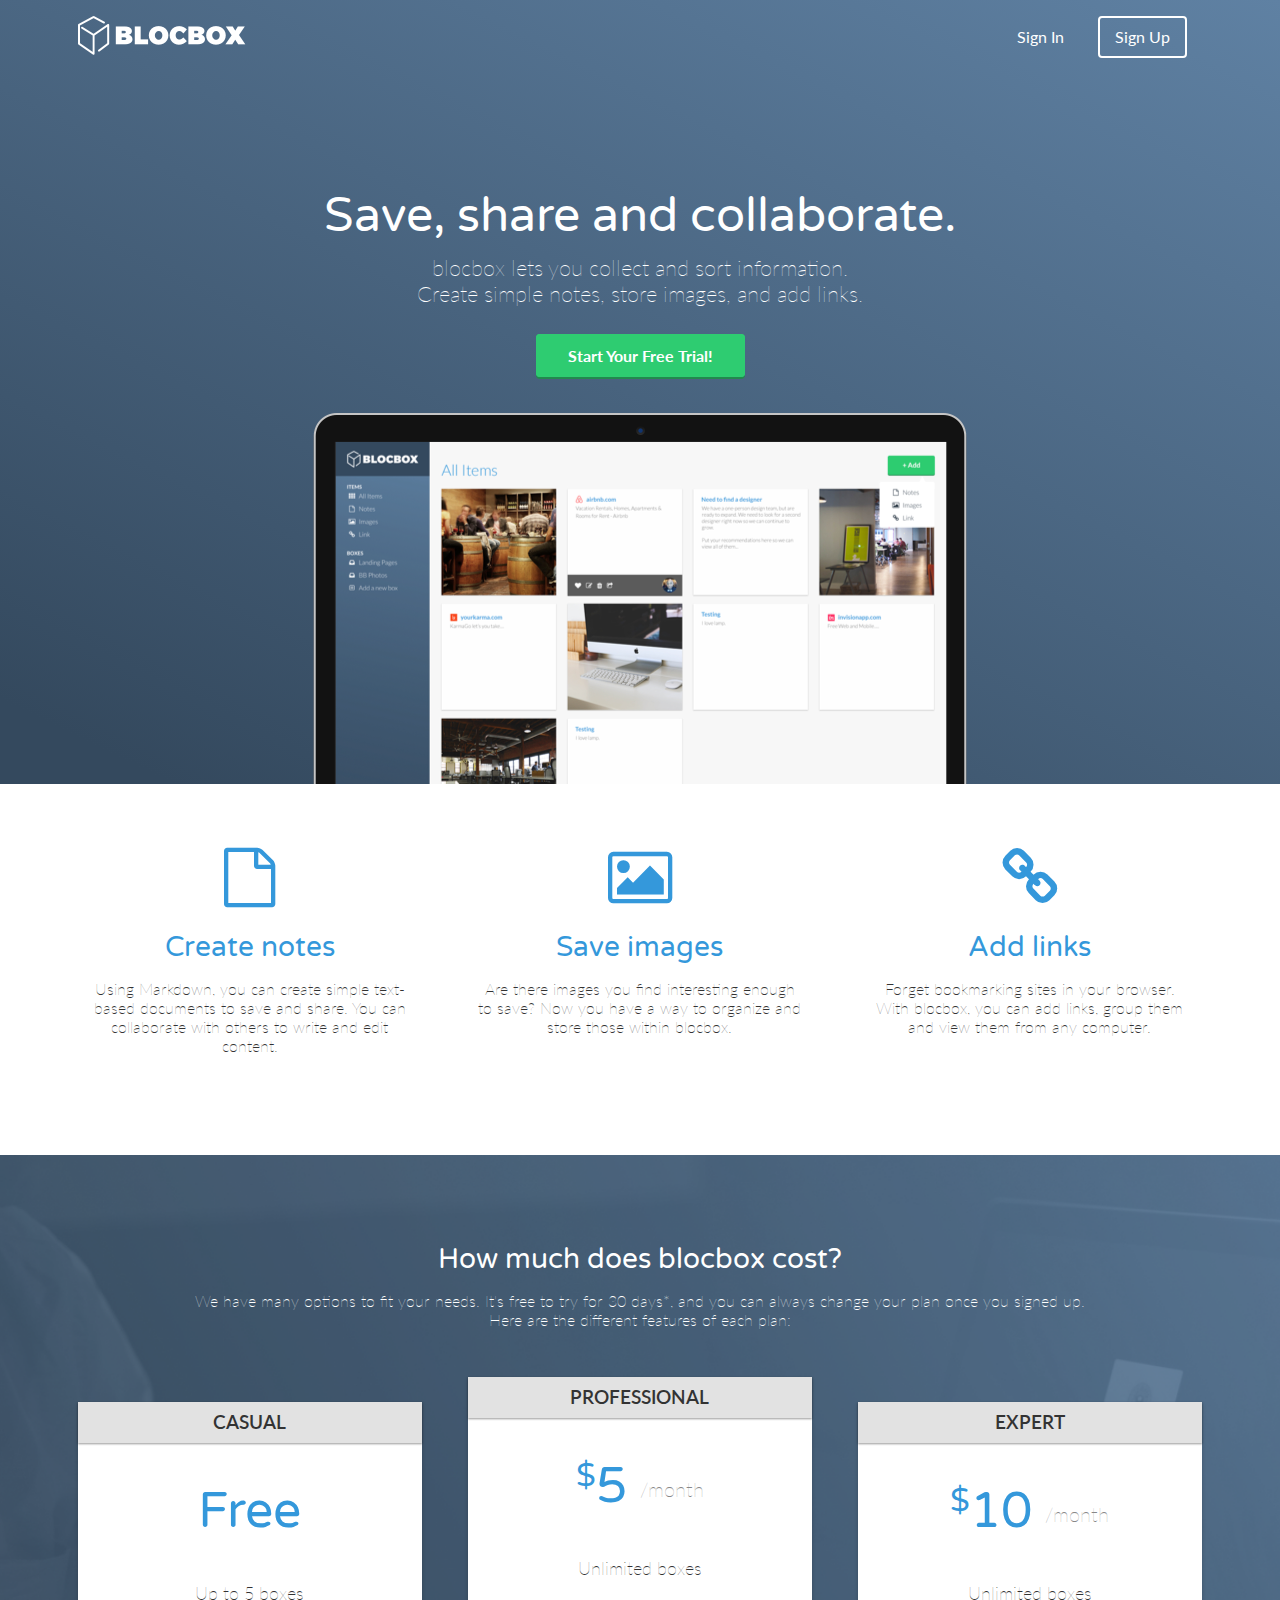
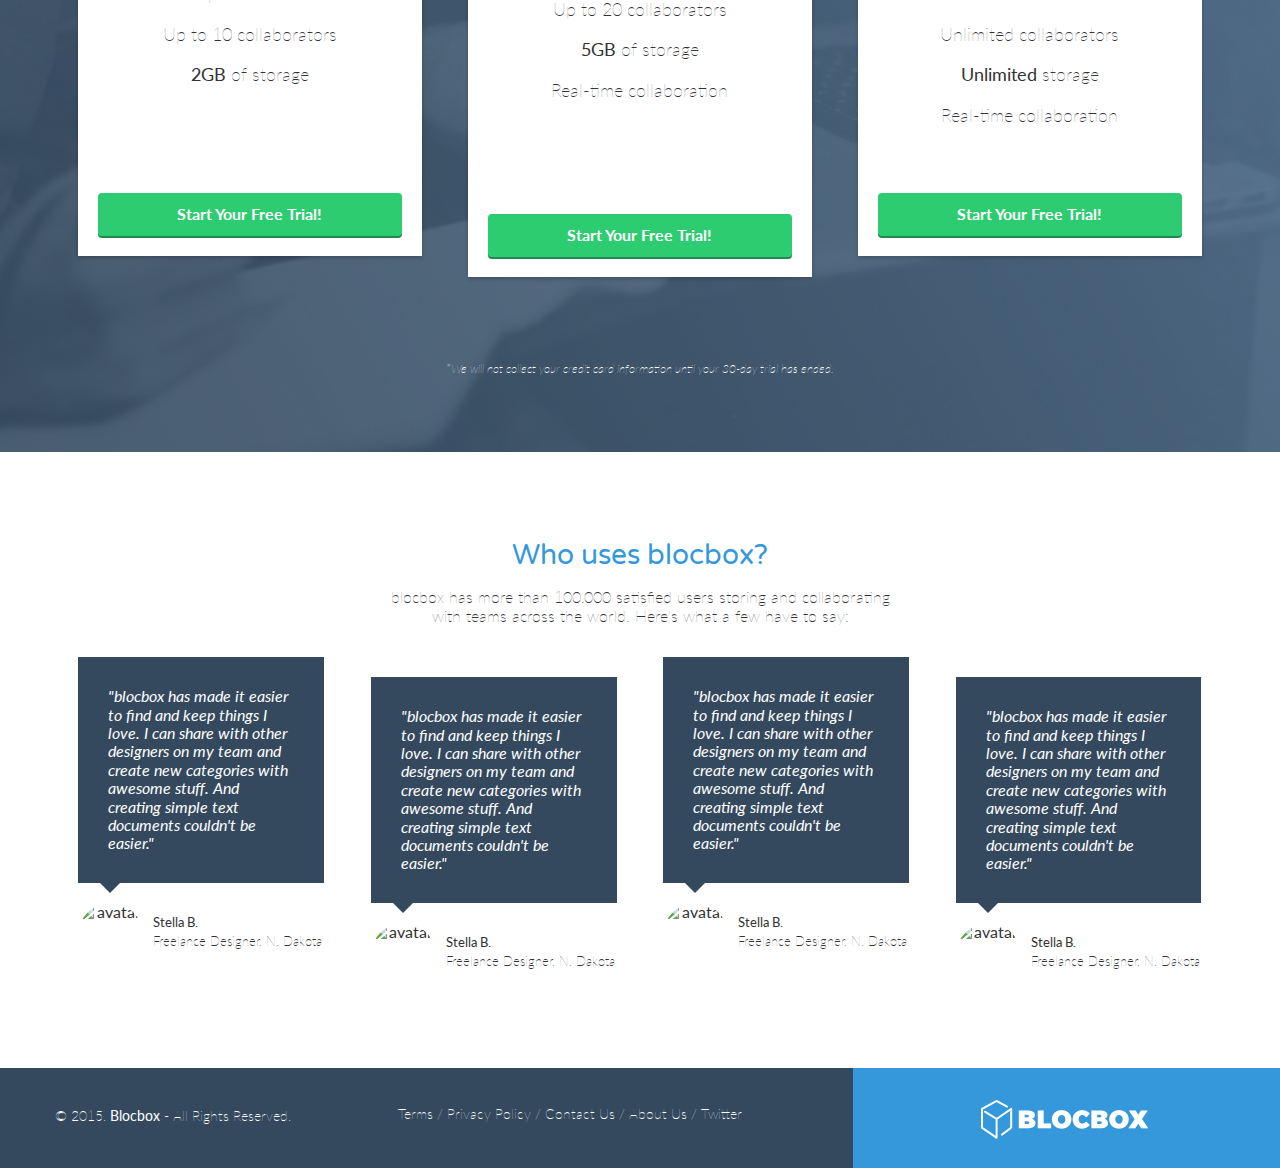
==== commit 4b4ffe0d: "Checkpoint-32-completed" ====
--- a/index.html
+++ b/index.html
@@ -23,7 +23,7 @@
      <div class="one-half">
        <a href="index.html" class="site-logo"><img src="images/Blockbox-logo.png" alt="Blocbox" /></a>
      </div>
-     <div class="one-half">
+     <div class="one-half sign-in">
        <ul>
          <li><a href="signin.html">Sign In</a></li>
          <li class="btn-outline"><a href="signup.html">Sign Up</a></li>
@@ -147,11 +147,6 @@
     <p class="name"><strong>Stella B.</strong><br/>Freelance Designer, N. Dakota</p>
   </li>  
   </ul>
-  <div class="call-to-action">
- <h4>Ready to Sign Up?</h4>
-  <p>Remember that you can start a free trial today with no obligations. Our free trial gives you up to 5 boxes and 2GB of storage space.</p>
-  <a href="signup.html" class="btn">I'm Ready!</a>
-  </div>
  </section>
  </main>
 
--- a/css/style.css
+++ b/css/style.css
@@ -43,11 +43,40 @@
    margin:0 2% 20px;
  }
 
- .down {
-   position:relative;
-   top: 20px;
- }
-
+@media (min-width: 320px) {
+   .one-half {
+      width: auto;
+   }
+   .sign-in {
+      display: inline-block;
+      float: right;
+   }
+   main .benefits p {
+      padding-left: 100px;
+      padding-right: 100px;
+   }
+   .pricing p {
+      padding-left: 100px;
+      padding-right: 100px; 
+   }
+   .box {
+      min-width: 320px;
+      max-width: 500px;
+      margin: 20px auto;
+   }
+   .one-fourth {
+      margin-bottom: 20px;
+   }
+   .left-footer-block {
+      margin: 0 auto;
+   }
+   .link-block {
+      margin: 0 auto;
+   }
+   .right-footer-block {
+      margin: 0 auto;
+   }
+ }
 
 @media (min-width: 768px) {
    .container {
@@ -62,10 +91,24 @@
      width:46%;
    }
    .one-third {
-     width:29.33333%;
+     width:29.3333%;
+   }
+   .box {
+     min-width:160px;
    }
    .one-fourth {
      width:21%;
+   }
+   main .benefits p {
+      padding-left: 10px;
+      padding-right: 10px;
+   }
+    .down {
+   position:relative;
+   top: 20px;
+   }
+   .link-block {
+      min-width: 35%;
    }
  }
  @media (min-width: 1200px) {
@@ -313,4 +356,60 @@
    margin-top: 30px;
  }
 
+
+ /* FOOTER */
+ footer {
+   background-color: #34495E;
+   background-image: linear-gradient(to top,
+      #3498DB 0%, #3498DB 50%, #34495E 50%, #34495E 100%);
+   color: #FFFFFF;
+   height: 150px;
+   position: relative;
+   overflow: hidden;
+   z-index: 0;
+ }
+ footer p, footer nav ul {
+   font-size:14px;
+   font-weight:100;
+   text-align: center;
+   margin: 10px auto 0;
+ }
+ footer nav ul li {
+   list-style-type: none;
+   display: inline;
+ }
+ footer nav ul li a {
+   color:#FFFFFF;
+   text-decoration: none;
+ }
+ footer .right-footer-block {
+   background-color: transparent;
+ }
+ footer .logo{
+   padding: 2.35em 0;
+   margin: 0 auto;
+   display: block;
+ }
+
+ @media (min-width: 992px){
+   footer{
+     background-color: #3498DB;
+     background-image: linear-gradient(to left,
+        #3498DB 0%, #3498DB 33.33337%, #34495E 33.33337%, #34495E 100%);
+     height: 100px;
+   }
+   footer p, footer nav ul{
+     padding: 2em 0;
+     text-align: left;
+   }
+   footer .right-footer-block {
+     background-color: #3498DB;
+     min-width: 160px;
+     float: right;
+   }
+   footer .logo{
+     padding: 2em 0 2em 1.5em;
+   }
+ }
+
  